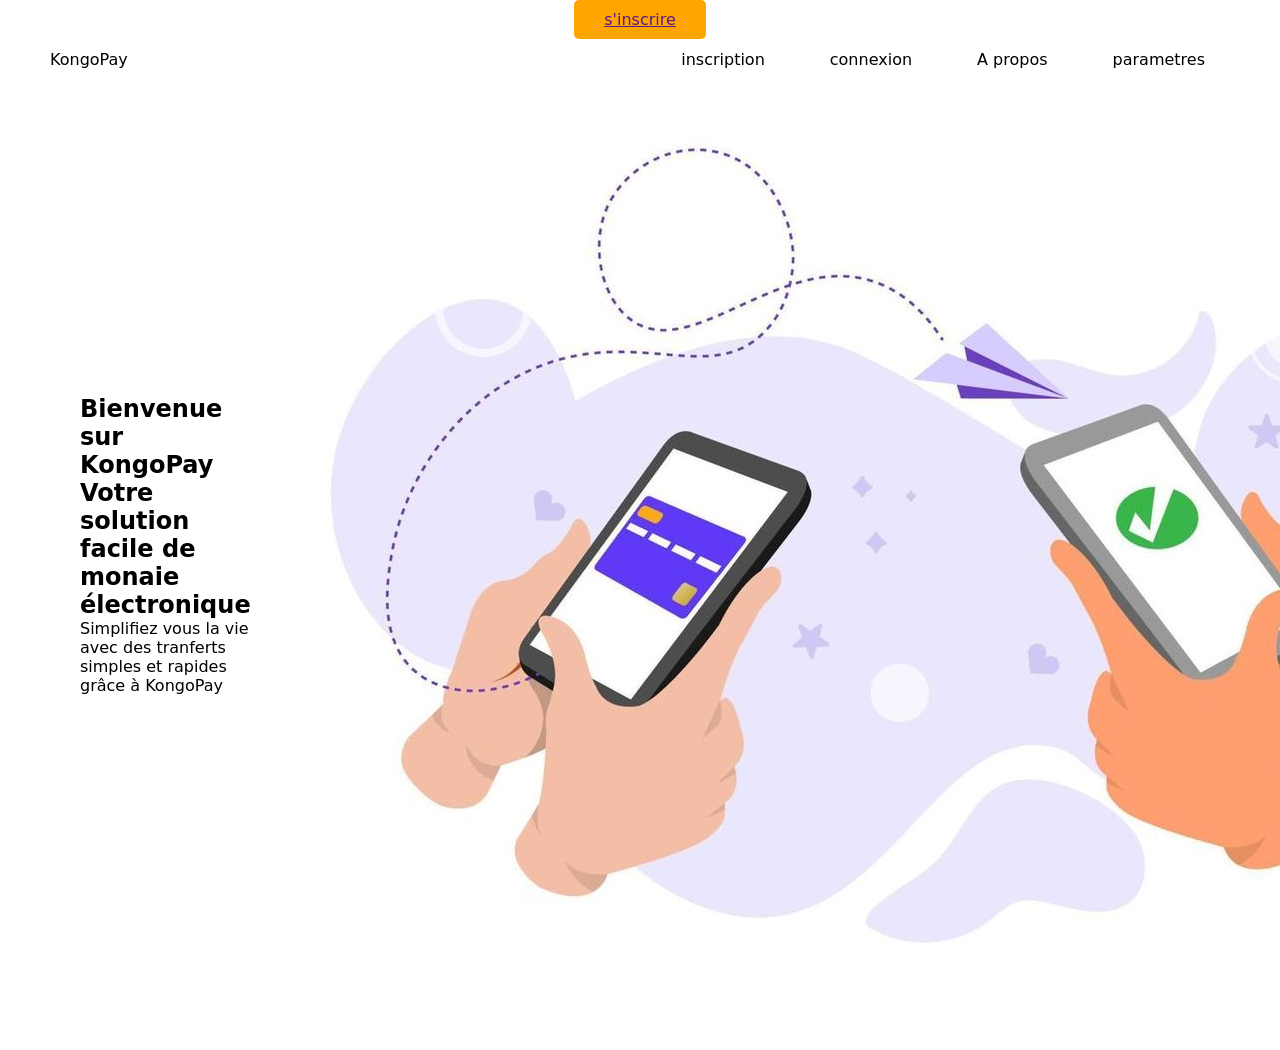
==== frontend/index.html @ ef605a0f "features: Début de la page d'accueil de KongoPay avec navbar et section hero" ====
<!DOCTYPE html>
<html lang="fr">
<head>
    <meta charset="UTF-8">
    <meta name="viewport" content="width=device-width, initial-scale=1.0">
    <link rel="stylesheet" href="index.css">
    <title>KongoPay - Accueil</title>
</head>
<body>
<header>
       <nav class="navbar">
            <a href="">KongoPay</a>
            <div class="nav-links">
                <ul>
                    <li><a href="">inscription</a></li>
                    <li><a href="">connexion</a></li>
                    <li><a href="">A propos</a></li>
                    <li><a href="">parametres</a></li>
                </ul>
            </div>
            <img src="./assets/img1.jpg" alt="menu burger" class="menu-burger">
       </nav>
       <a href="" class="btn-inscrire">s'inscrire</a>
    </header>


    <section class="hero">
        <div class="hero-text">
            <h1>Bienvenue sur KongoPay</h1>
            <h2>Votre solution facile de monaie électronique</h2>
            <p>Simplifiez vous la vie avec des tranferts simples et rapides grâce à KongoPay</p>
        </div>
        <div class="ero-img">
            <img src="./assets/img1.jpg" alt="">
        </div>
    </section>















      <script src="index.js"></script>
</body>    
  
</html>
---- frontend/index.css ----
*{
    margin: 0;
    padding: 0;
    list-style: none;
}

body{
    font-family: system-ui, -apple-system, BlinkMacSystemFont, 'Segoe UI', Roboto, Oxygen, Ubuntu, Cantarell, 'Open Sans', 'Helvetica Neue', sans-serif;

}

header{
    width: 100vw;
    background-size: cover;
    display: flex;
    flex-direction: column;
    align-items: center;
    justify-content: center;
    position: relative;
}

.navbar{
    position: absolute;
    top: 0;
    padding: 50px;
    display: flex;
    justify-content: space-between;
    align-items: center;
    width: 100%;
    box-sizing: border-box;

}

.navbar .logo{
    font-size: 2em;
    font-weight: bold;
}

.navbar .nav-links ul {
    display: flex;
    gap: 15px;
}

.navbar .nav-links ul li{
    margin: 0 25px;

}

.navbar .menu-burger{
    color: red;
    font-weight: 600;
}

.navbar .menu-burger{
    display: none;
    position: absolute;
    top: 50px;
    right: 50px;
    width: 35px;
}


.navbar a{
    text-decoration: none;
    color: black;
}

/*boutton s'incrire*/

.btn-inscrire{
    background-color: orange;
    padding: 10px 30px;
    border-radius: 5px;
    font-weight: 500;
    transition: transform .3s ease;

}

.btn-inscrire:hover{
    box-shadow: inset 100px 20px 200px orange;
}

/*hero*/

.hero{
    display: grid;
    grid-template-columns: 1.1fr 1fr;
    align-items: center;
    padding: 80px;
    gap: 60px;
}



@media  screen and (max-width: 717px) {
    .navbar{
        padding: 0;
    }

    .navbar .logo{
        position: absolute;
        top: 40px;
        left: 30px;
    }
    .navbar .menu-burger{
        display: block;
    }
    .nav-links{
        top: 0;
        left: 0;
        position:absolute;
        background-color: rgb(255,255,255,0.20);
        backdrop-filter: blur(8px);
        width: 100%;
        height: 100vh;
        display: flex;
        justify-content: center;
        align-items: center;
        margin-left: -100%;
        transition: all 0.5s ease;

    }

    .nav-links.mobile-menu{
    margin-left: 0;
}

    .nav-links ul{
        display: flex;
        flex-direction: column;
        align-items: center;
    }

    .navbar .nav-links ul li {
        margin: 25px 0px;
        font: size 1.2em;
    }

}
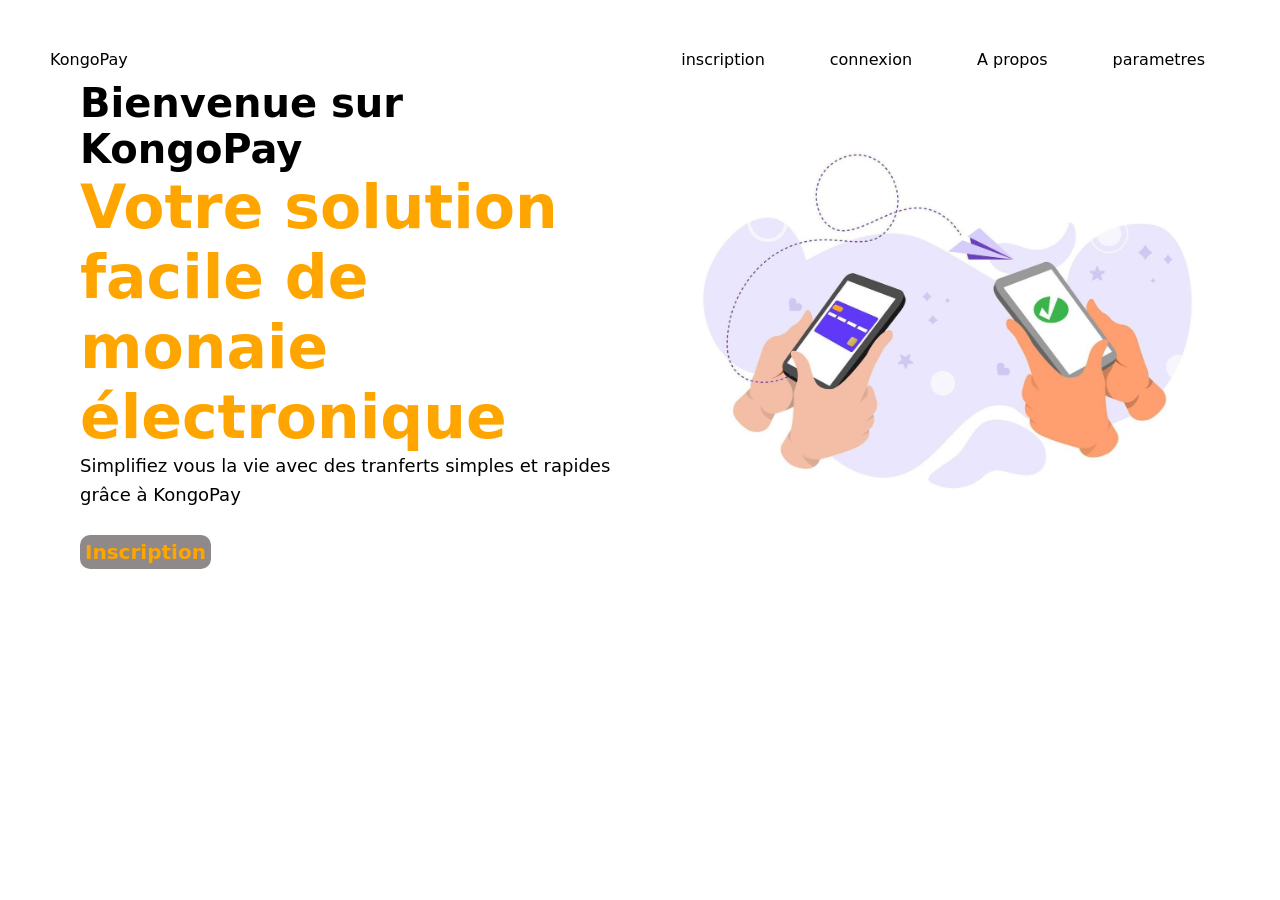
==== commit 05ae776c: "features: fin de la page accueil de KongoPay" ====
--- a/frontend/index.html
+++ b/frontend/index.html
@@ -18,9 +18,8 @@
                     <li><a href="">parametres</a></li>
                 </ul>
             </div>
-            <img src="./assets/img1.jpg" alt="menu burger" class="menu-burger">
        </nav>
-       <a href="" class="btn-inscrire">s'inscrire</a>
+       
     </header>
 
 
@@ -29,9 +28,10 @@
             <h1>Bienvenue sur KongoPay</h1>
             <h2>Votre solution facile de monaie électronique</h2>
             <p>Simplifiez vous la vie avec des tranferts simples et rapides grâce à KongoPay</p>
+            <a href="" class="btn-contact">Inscription</a>
         </div>
         <div class="ero-img">
-            <img src="./assets/img1.jpg" alt="">
+            <img src="./assets/img1.jpg" alt="" width="100%" height="100%">
         </div>
     </section>
 
--- a/frontend/index.css
+++ b/frontend/index.css
@@ -65,20 +65,9 @@
     color: black;
 }
 
-/*boutton s'incrire*/
 
-.btn-inscrire{
-    background-color: orange;
-    padding: 10px 30px;
-    border-radius: 5px;
-    font-weight: 500;
-    transition: transform .3s ease;
 
-}
 
-.btn-inscrire:hover{
-    box-shadow: inset 100px 20px 200px orange;
-}
 
 /*hero*/
 
@@ -90,8 +79,41 @@
     gap: 60px;
 }
 
+.hero-text{
+    animation: fadeLeft 1.2s ease;
+}
+
+.hero-text h1{
+    font-size: 40px;
+    margin-bottom: 0;
+}
+
+.hero-text h2{
+    font-size: 60px;
+    font-weight: 600;
+    color: orange;
+}
+
+.hero-text p{
+    font-size: 18px;
+    line-height: 1.6;
+    color: black;
+    margin-bottom: 30px;
+}
 
 
+/*boutton inscription*/
+
+.btn-contact{
+    border: 5px solid transparent;
+    border-radius: 10px;
+    color: orange;
+    font-weight: bolder;
+    font-size: 20px;
+    text-decoration: none;
+    align-items: center;
+    background-color: rgb(143, 137, 137);
+}
 @media  screen and (max-width: 717px) {
     .navbar{
         padding: 0;
@@ -133,7 +155,7 @@
 
     .navbar .nav-links ul li {
         margin: 25px 0px;
-        font: size 1.2em;
+        font-size:1.2em;
     }
 
 }
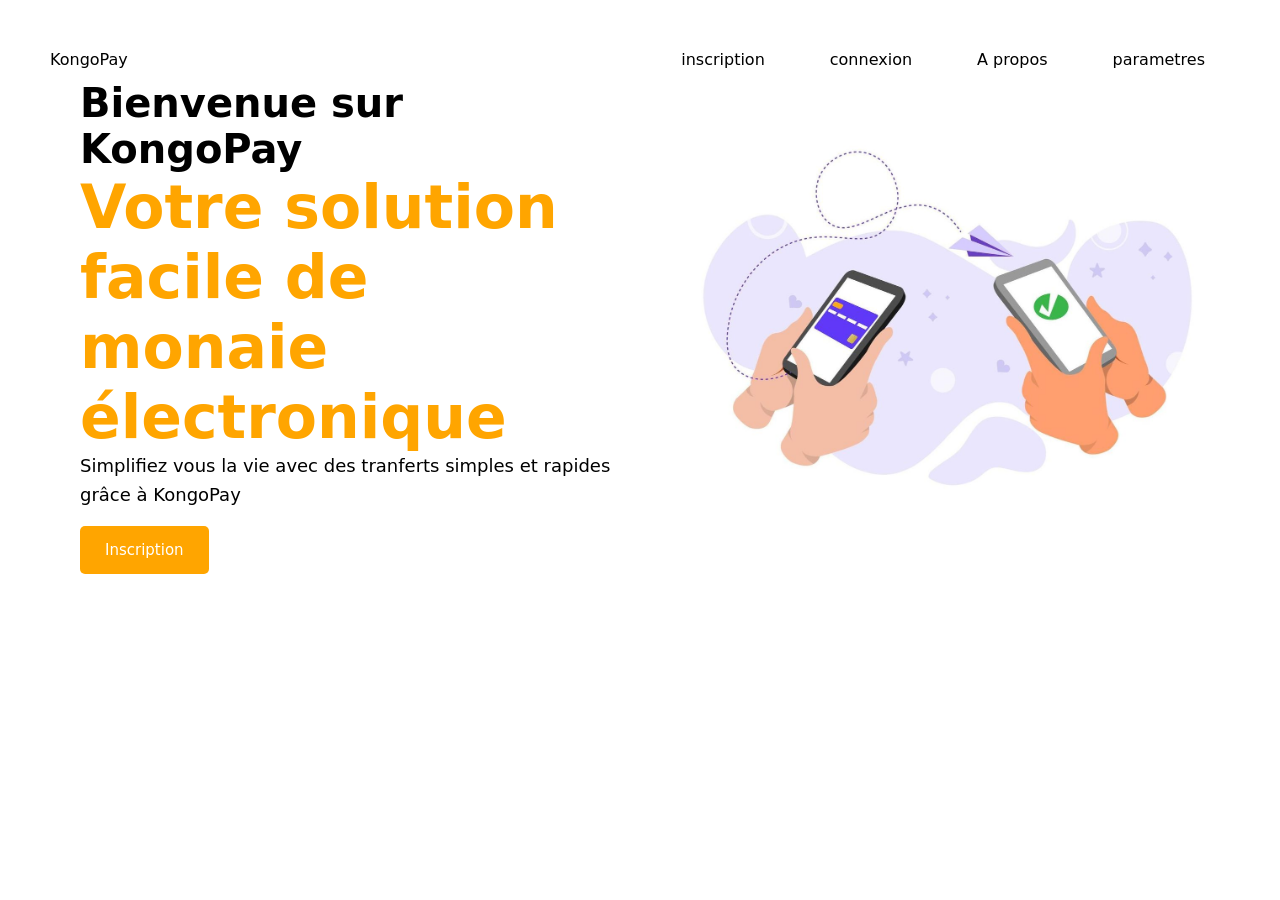
==== commit 4f43d9da: "features: rectification sur les index.html,connexion et inscription" ====
--- a/frontend/index.html
+++ b/frontend/index.html
@@ -12,10 +12,10 @@
             <a href="">KongoPay</a>
             <div class="nav-links">
                 <ul>
-                    <li><a href="">inscription</a></li>
-                    <li><a href="">connexion</a></li>
-                    <li><a href="">A propos</a></li>
-                    <li><a href="">parametres</a></li>
+                    <li><a href="inscription.html">inscription</a></li>
+                    <li><a href="connexion.html">connexion</a></li>
+                    <li><a href="#">A propos</a></li>
+                    <li><a href="#">parametres</a></li>
                 </ul>
             </div>
        </nav>
@@ -28,7 +28,7 @@
             <h1>Bienvenue sur KongoPay</h1>
             <h2>Votre solution facile de monaie électronique</h2>
             <p>Simplifiez vous la vie avec des tranferts simples et rapides grâce à KongoPay</p>
-            <a href="" class="btn-contact">Inscription</a>
+            <a href="inscription.html" class="btn-contact">Inscription</a>
         </div>
         <div class="ero-img">
             <img src="./assets/img1.jpg" alt="" width="100%" height="100%">
--- a/frontend/index.css
+++ b/frontend/index.css
@@ -105,14 +105,15 @@
 /*boutton inscription*/
 
 .btn-contact{
-    border: 5px solid transparent;
-    border-radius: 10px;
-    color: orange;
-    font-weight: bolder;
-    font-size: 20px;
     text-decoration: none;
-    align-items: center;
-    background-color: rgb(143, 137, 137);
+    padding: 15px 25px;
+    border: none;
+    border-radius: 5px;
+    font-size: 15px;
+    color: white;
+    background-color: orange;
+    outline: none;
+    cursor: pointer;
 }
 @media  screen and (max-width: 717px) {
     .navbar{
